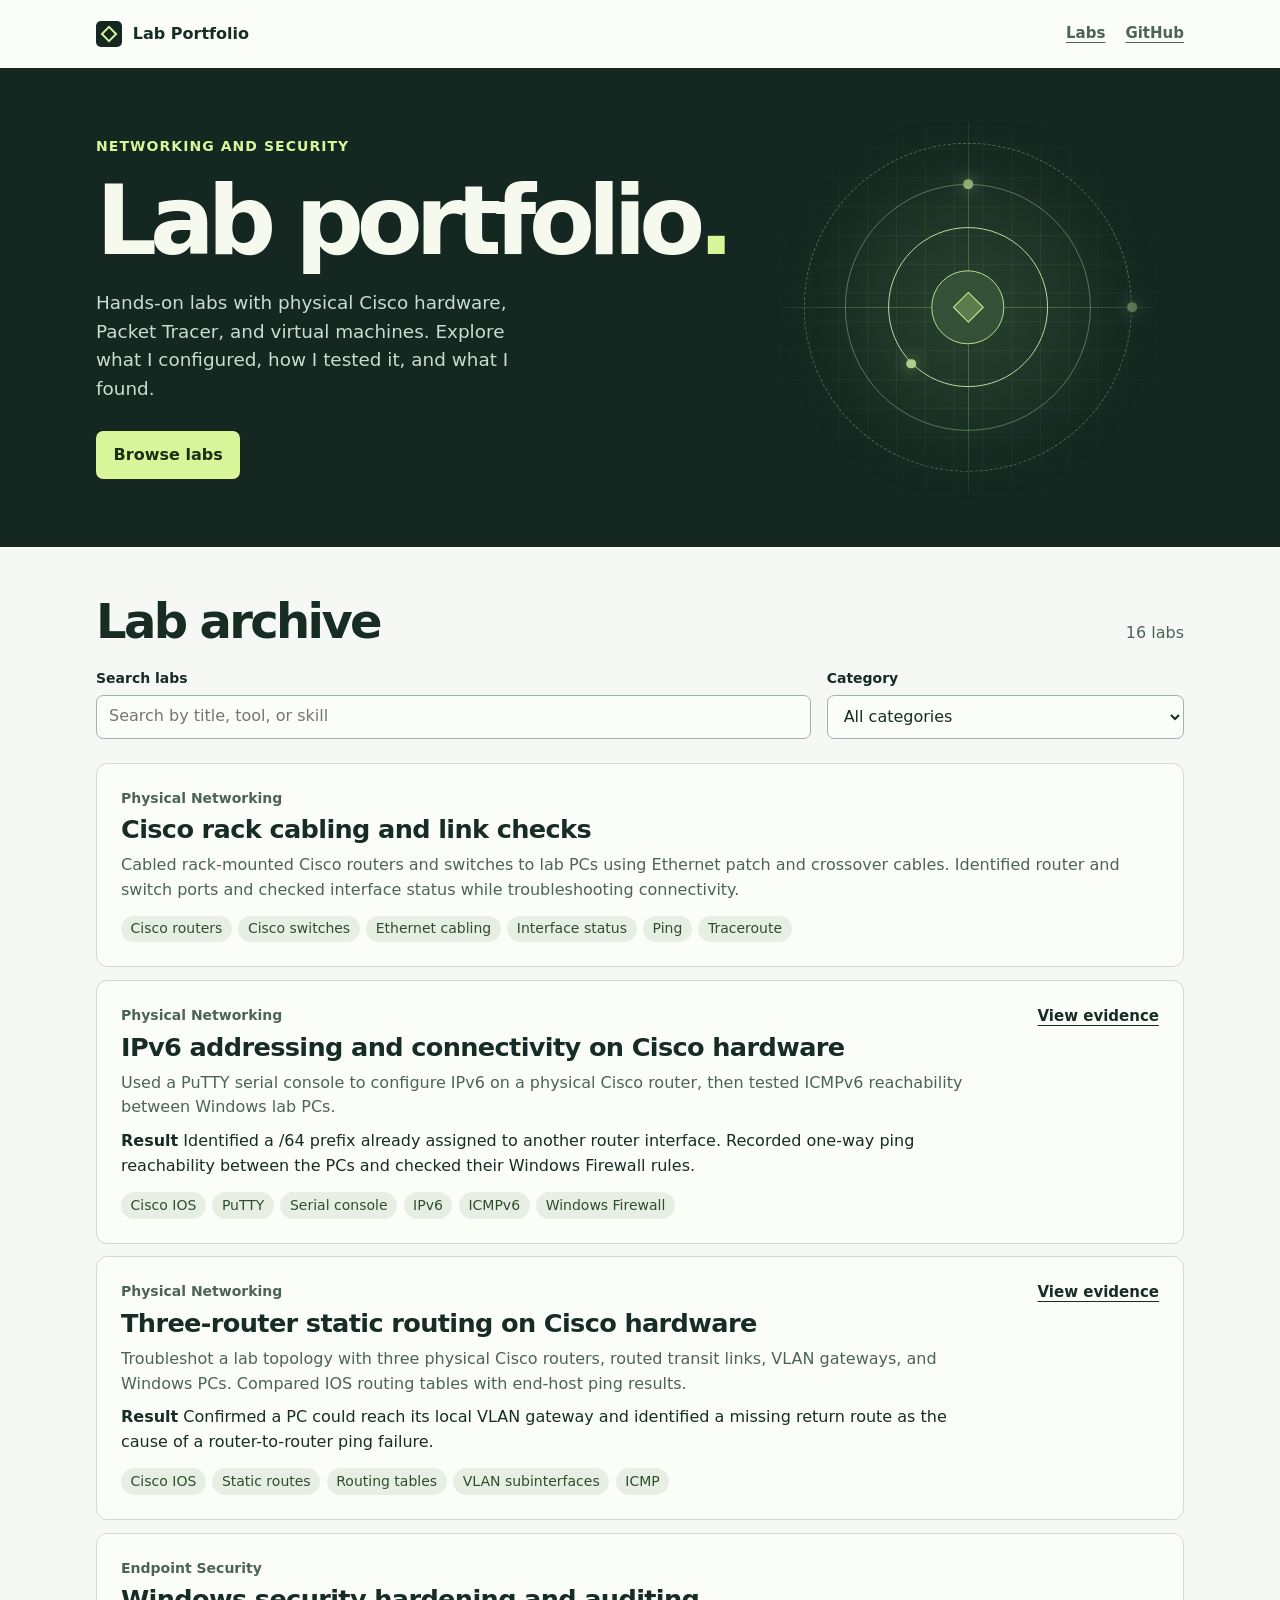
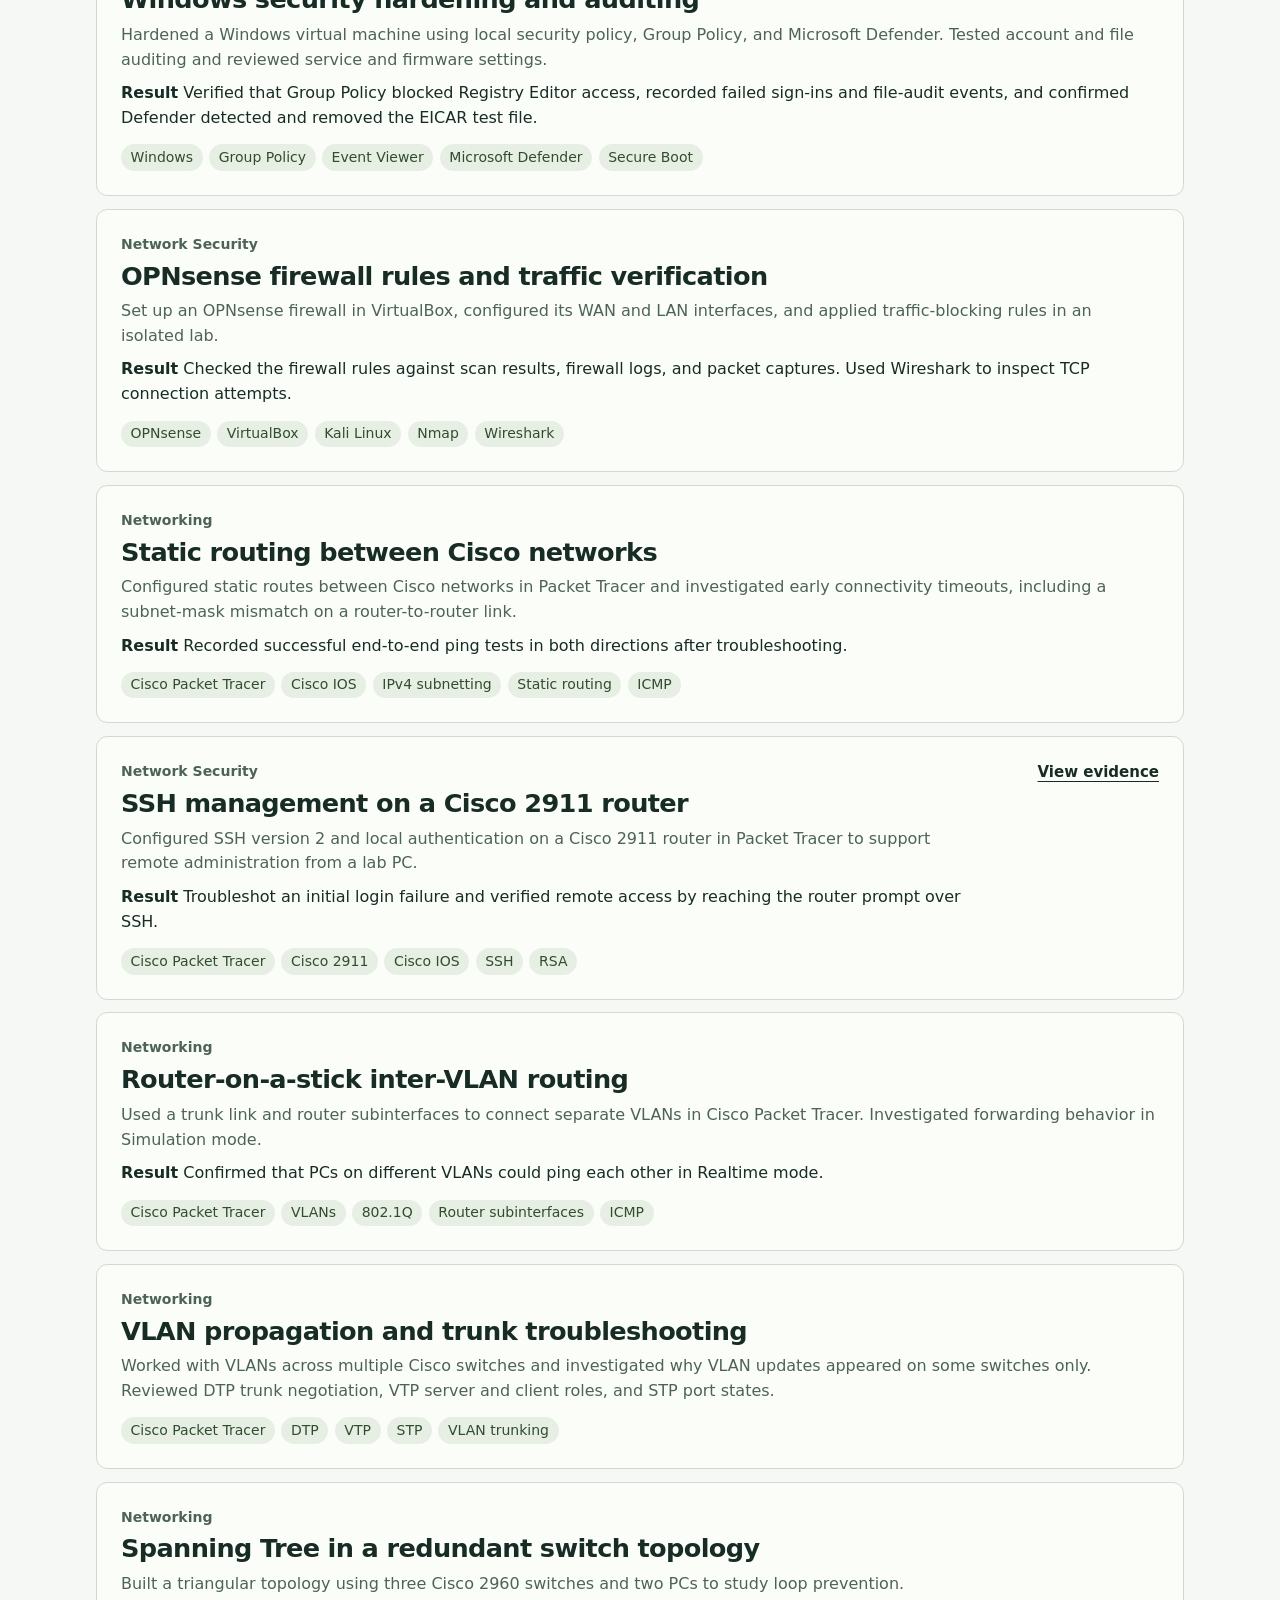
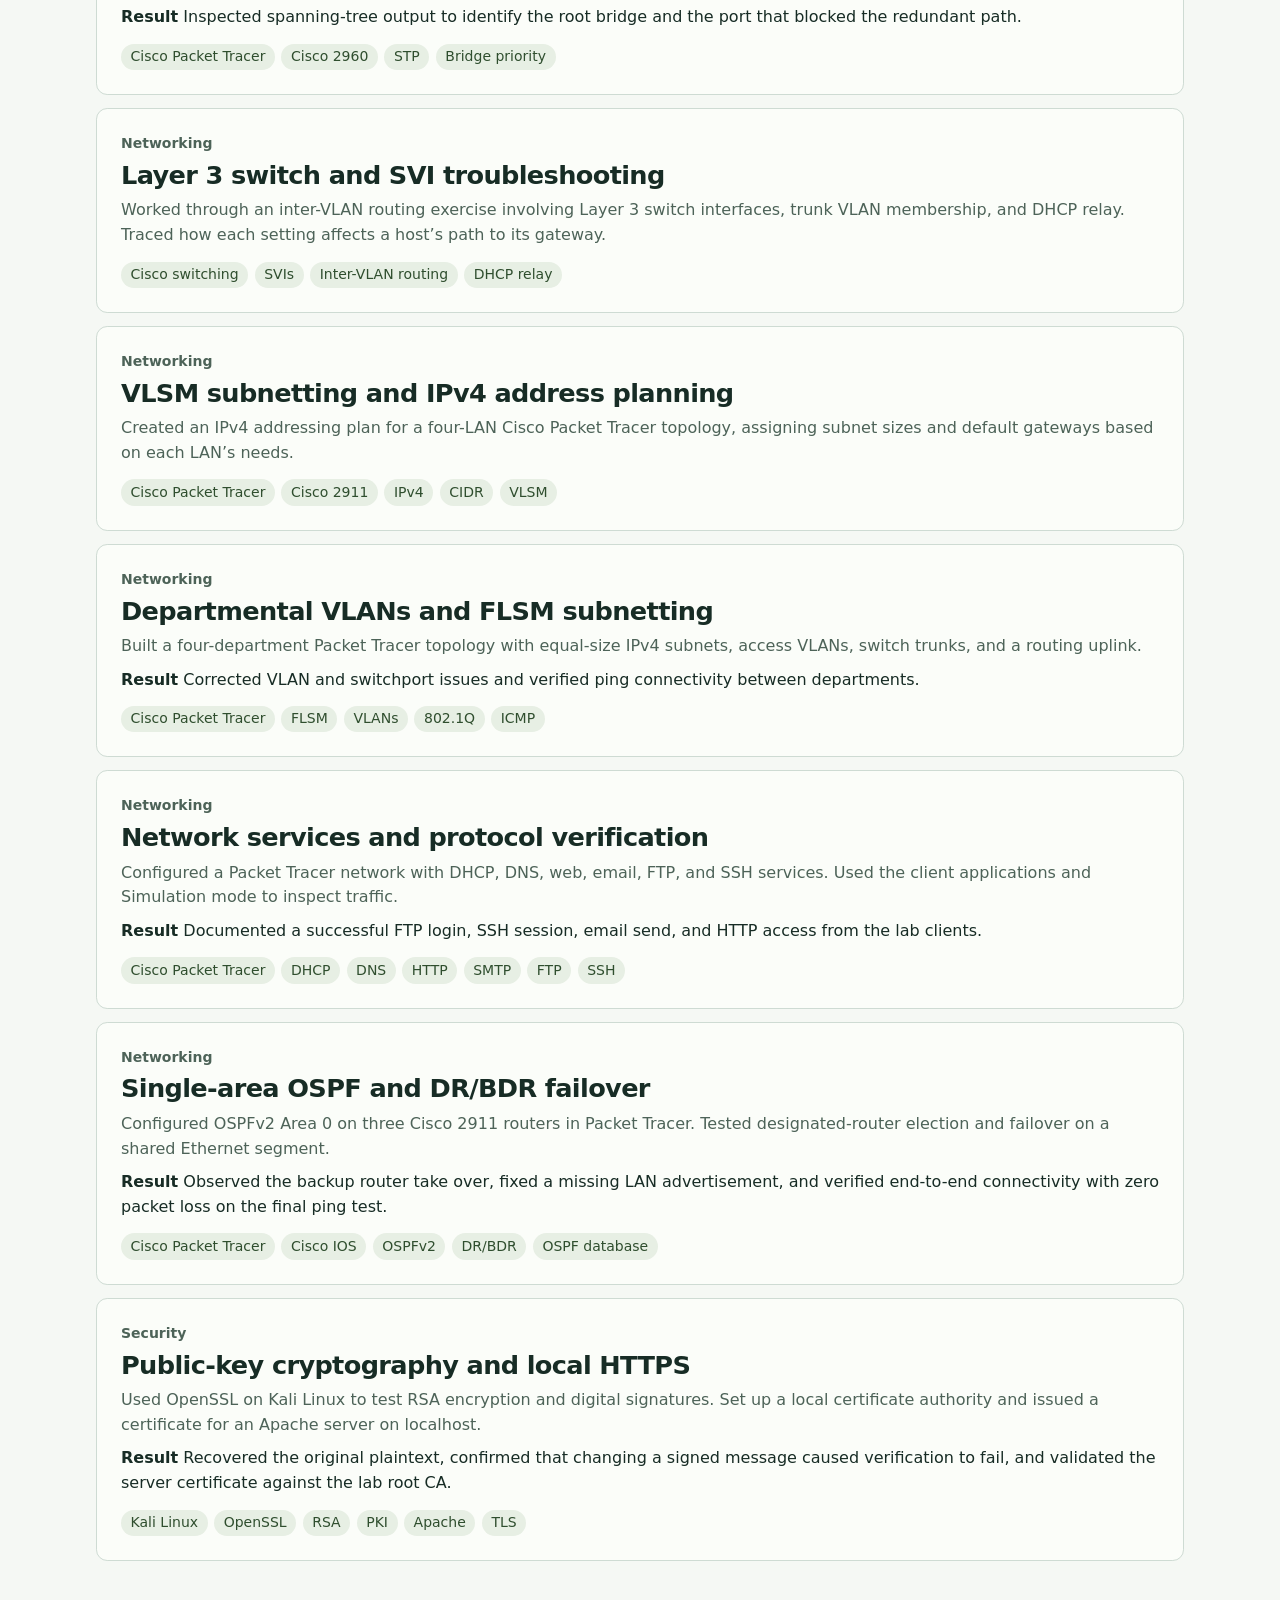
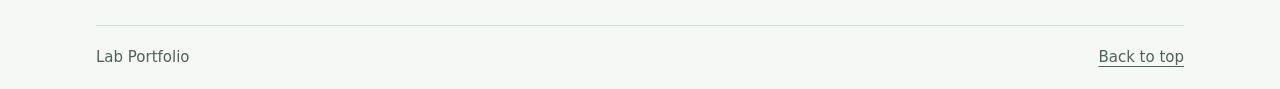
==== index.html @ 3693e471 "Publish networking and security lab portfolio" ====
<!doctype html>
<html lang="en">
<head>
  <meta charset="utf-8">
  <meta name="viewport" content="width=device-width, initial-scale=1">
  <meta name="description" content="Hands-on labs with write-ups, tools, and results.">
  <meta name="theme-color" content="#142721">
  <title>Lab Portfolio</title>
  <link rel="stylesheet" href="style.css">
  <script src="portfolio.js" defer></script>
  <script src="site.js" defer></script>
</head>
<body>
  <a class="skip" href="#main">Skip to content</a>
  <header class="header">
    <div class="wrap header-inner">
      <a class="wordmark" href="./index.html"><span class="mark" aria-hidden="true"></span><span id="owner">Lab Portfolio</span></a>
      <nav aria-label="Main navigation">
        <a href="#labs">Labs</a>
        <a id="github" hidden>GitHub</a>
        <a id="linkedin" hidden>LinkedIn</a>
      </nav>
    </div>
  </header>
  <main id="main">
    <section class="hero" aria-labelledby="title">
      <div class="wrap hero-inner">
        <div class="hero-copy">
          <p class="focus" id="focus" hidden></p>
          <h1 id="title">Lab portfolio<span>.</span></h1>
          <p id="intro">Hands-on labs with write-ups, tools, and results.</p>
          <a class="primary" href="#labs">Browse labs</a>
        </div>
        <div class="hero-art" aria-hidden="true">
          <div class="orbit orbit-outer"></div>
          <div class="orbit orbit-middle"></div>
          <div class="orbit orbit-inner"></div>
          <div class="axis axis-horizontal"></div>
          <div class="axis axis-vertical"></div>
          <i class="point point-top"></i><i class="point point-right"></i><i class="point point-bottom"></i>
          <div class="core"><i></i></div>
        </div>
      </div>
    </section>
    <section id="labs" class="wrap archive" aria-labelledby="archive-title">
      <div class="section-head">
        <h2 id="archive-title">Lab archive</h2>
        <p id="count" aria-live="polite" hidden></p>
      </div>
      <div class="filters" id="filters" hidden>
        <div class="control">
          <label for="search">Search labs</label>
          <input type="search" id="search" placeholder="Search by title, tool, or skill">
        </div>
        <div class="control">
          <label for="category">Category</label>
          <select id="category"><option value="">All categories</option></select>
        </div>
      </div>
      <p class="empty" id="empty">Lab write-ups will appear here as they’re published.</p>
      <div id="lab-list"></div>
      <template id="lab-template">
        <article class="lab">
          <div>
            <div class="lab-meta"><span class="lab-category"></span><time hidden></time></div>
            <h3></h3>
            <p class="summary"></p>
            <p class="outcome" hidden><strong>Result</strong> <span></span></p>
            <ul class="tools" aria-label="Tools and skills" hidden></ul>
          </div>
          <div class="lab-links">
            <a class="writeup" hidden>Read write-up</a>
            <a class="evidence" hidden>View evidence</a>
          </div>
        </article>
      </template>
    </section>
  </main>
  <footer class="wrap footer">
    <span id="footer-owner">Lab Portfolio</span>
    <a href="#main">Back to top</a>
  </footer>
</body>
</html>
---- style.css ----
:root {
  color-scheme: light;
  --ink: #172c25;
  --muted: #4d6358;
  --line: #cedbd3;
  --paper: #f5f8f4;
  --pine: #142721;
  --lime: #d8f599;
  font: 100%/1.55 "Segoe UI", system-ui, sans-serif;
}

* { box-sizing: border-box; }
[hidden] { display: none !important; }
body { margin: 0; background: var(--paper); color: var(--ink); }
a { color: inherit; text-underline-offset: .25em; }
a:hover { text-decoration-thickness: 2px; }
:focus-visible { outline: 2px solid #527627; outline-offset: 4px; }
.hero :focus-visible { outline-color: var(--lime); }
.wrap { width: min(100% - 3rem, 68rem); margin-inline: auto; }
.skip { position: fixed; z-index: 2; top: .75rem; left: .75rem; padding: .65rem 1rem; background: white; transform: translateY(-200%); }
.skip:focus { transform: none; }

.header { background: #fbfdf9; }
.header-inner, .footer { display: flex; align-items: center; justify-content: space-between; gap: 1rem; }
.header-inner { min-height: 4.25rem; padding-block: .75rem; }
.wordmark { display: inline-flex; align-items: center; gap: .7rem; font-weight: 700; text-decoration: none; }
.mark { width: 1.6rem; height: 1.6rem; display: grid; place-items: center; flex: none; border-radius: 5px; background: var(--pine); }
.mark::before { content: ""; width: .5rem; height: .5rem; border: 2px solid var(--lime); transform: rotate(45deg); }
nav { display: flex; align-items: center; flex-wrap: wrap; gap: .5rem 1.25rem; }
nav a, .footer { color: var(--muted); font-size: .9375rem; }
nav a { font-weight: 650; }

.hero { overflow: hidden; color: #f5f9ee; background: var(--pine); }
.hero-inner { position: relative; display: grid; grid-template-columns: minmax(0, 1fr) minmax(0, 27rem); align-items: center; min-height: 26rem; }
.hero-copy { position: relative; z-index: 1; padding-block: 4.25rem; }
.focus { margin: 0 0 .75rem; color: var(--lime); font-size: .875rem; font-weight: 650; letter-spacing: .075em; text-transform: uppercase; }
h1, h2, h3 { line-height: 1.08; margin: 0; overflow-wrap: anywhere; }
h1 { font-size: clamp(3.25rem, 7.5vw, 6.5rem); letter-spacing: -.075em; font-weight: 760; }
h1 span { color: var(--lime); }
#intro { margin: 1rem 0 1.75rem; max-width: 38ch; font-size: 1.15rem; color: #ccdbd0; }
.primary { display: inline-block; background: var(--lime); color: #1b2e16; border-radius: .45rem; padding: .7rem 1.1rem; font-weight: 750; text-decoration: none; }
.primary:hover { background: #e8fcc0; }
.hero-art { position: relative; width: 100%; aspect-ratio: 1; background-image: linear-gradient(#88ae8819 1px, transparent 1px), linear-gradient(90deg, #88ae8819 1px, transparent 1px), radial-gradient(circle, #52764655, transparent 64%); background-size: 1.8rem 1.8rem, 1.8rem 1.8rem, cover; mask-image: radial-gradient(circle, black 32%, transparent 73%); }
.orbit, .core { position: absolute; inset: 50% auto auto 50%; translate: -50% -50%; border-radius: 50%; aspect-ratio: 1; }
.orbit-outer { width: 76%; border: 1px dashed #93bf8a; }
.orbit-middle { width: 57%; border: 1px solid #9ac88f99; }
.orbit-inner { width: 37%; border: 1px solid #b5db9f; }
.axis, .point { position: absolute; background: #afce8a; }
.axis-horizontal { top: 50%; left: 7%; width: 86%; height: 1px; opacity: .3; }
.axis-vertical { top: 7%; left: 50%; height: 86%; width: 1px; opacity: .3; }
.point { width: .6rem; height: .6rem; border-radius: 50%; translate: -50% -50%; box-shadow: 0 0 1rem #cbee90aa; }
.point-top { left: 50%; top: 21.5%; }
.point-right { left: 88%; top: 50%; }
.point-bottom { left: 36.9%; top: 63.1%; }
.core { width: 17%; display: grid; place-items: center; border: 1px solid #b8db89; background: #345138; }
.core i { width: 31%; aspect-ratio: 1; rotate: 45deg; border: 1px solid var(--lime); background: #a3cc705c; }

.archive { padding-block: 3.1rem 4rem; scroll-margin-top: 1rem; }
.section-head { display: flex; flex-wrap: wrap; align-items: baseline; justify-content: space-between; gap: .75rem; margin-bottom: 1.25rem; }
h2 { font-size: clamp(2rem, 5vw, 3rem); letter-spacing: -.055em; }
#count { color: var(--muted); margin: 0; }
.empty { margin: 0; padding: 1.8rem; border: 1px dashed #a9bdb0; border-radius: .7rem; color: var(--muted); }
.filters { display: grid; grid-template-columns: minmax(0, 2fr) minmax(0, 1fr); align-items: end; gap: 1rem; margin-bottom: 1.5rem; }
.control { display: grid; gap: .3rem; }
.filters:has(> [hidden]) { grid-template-columns: 1fr; }
label { font-size: .875rem; font-weight: 700; }
input, select { width: 100%; min-height: 2.75rem; padding: .45rem .75rem; color: var(--ink); background: #fbfdf9; border: 1px solid #9fb3a6; border-radius: .45rem; font: inherit; }
#lab-list { display: grid; gap: .8rem; }
.lab { display: grid; grid-template-columns: minmax(0, 1fr) minmax(9rem, max-content); align-items: start; gap: 1rem 2rem; padding: 1.5rem; border: 1px solid var(--line); border-radius: .7rem; background: #fbfdf9; }
.lab-meta { display: flex; flex-wrap: wrap; align-items: center; gap: .45rem .9rem; margin-bottom: .45rem; color: var(--muted); font-size: .875rem; }
.lab-category { font-weight: 700; }
h3 { font-size: 1.6rem; letter-spacing: -.025em; }
.summary, .outcome { margin: .55rem 0 0; overflow-wrap: anywhere; }
.summary { color: var(--muted); }
.tools { display: flex; flex-wrap: wrap; gap: .4rem; padding: 0; margin: .85rem 0 0; list-style: none; }
.tools li { padding: .15rem .6rem; border-radius: 1rem; color: #2f4e2e; background: #e7efe4; font-size: .875rem; }
.lab-links { display: flex; align-items: flex-end; flex-direction: column; gap: .5rem; font-size: .9375rem; font-weight: 700; }
.lab-links:has(> [hidden] + [hidden]) { display: none; }
.lab:has(.lab-links > [hidden] + [hidden]) { grid-template-columns: 1fr; }
.footer { min-height: 4rem; padding-block: .85rem; border-top: 1px solid var(--line); }

@media (max-width: 50rem) {
  .hero-inner { grid-template-columns: 1fr 40%; min-height: 21rem; }
  h1 { font-size: clamp(3.25rem, 8.5vw, 5.25rem); }
}
@media (max-width: 38rem) {
  .wrap { width: calc(100% - 2rem); }
  .hero-inner { grid-template-columns: 1fr; min-height: 0; }
  .hero-copy { padding-block: 3rem; }
  .hero-art { position: absolute; width: 17rem; right: -7rem; bottom: -5rem; opacity: .4; }
  .archive { padding-block: 2rem 2.75rem; }
  .filters, .lab { grid-template-columns: 1fr; }
  .lab { padding: 1.15rem; }
  .lab-links { align-items: flex-start; flex-direction: row; flex-wrap: wrap; gap: .4rem 1rem; }
}
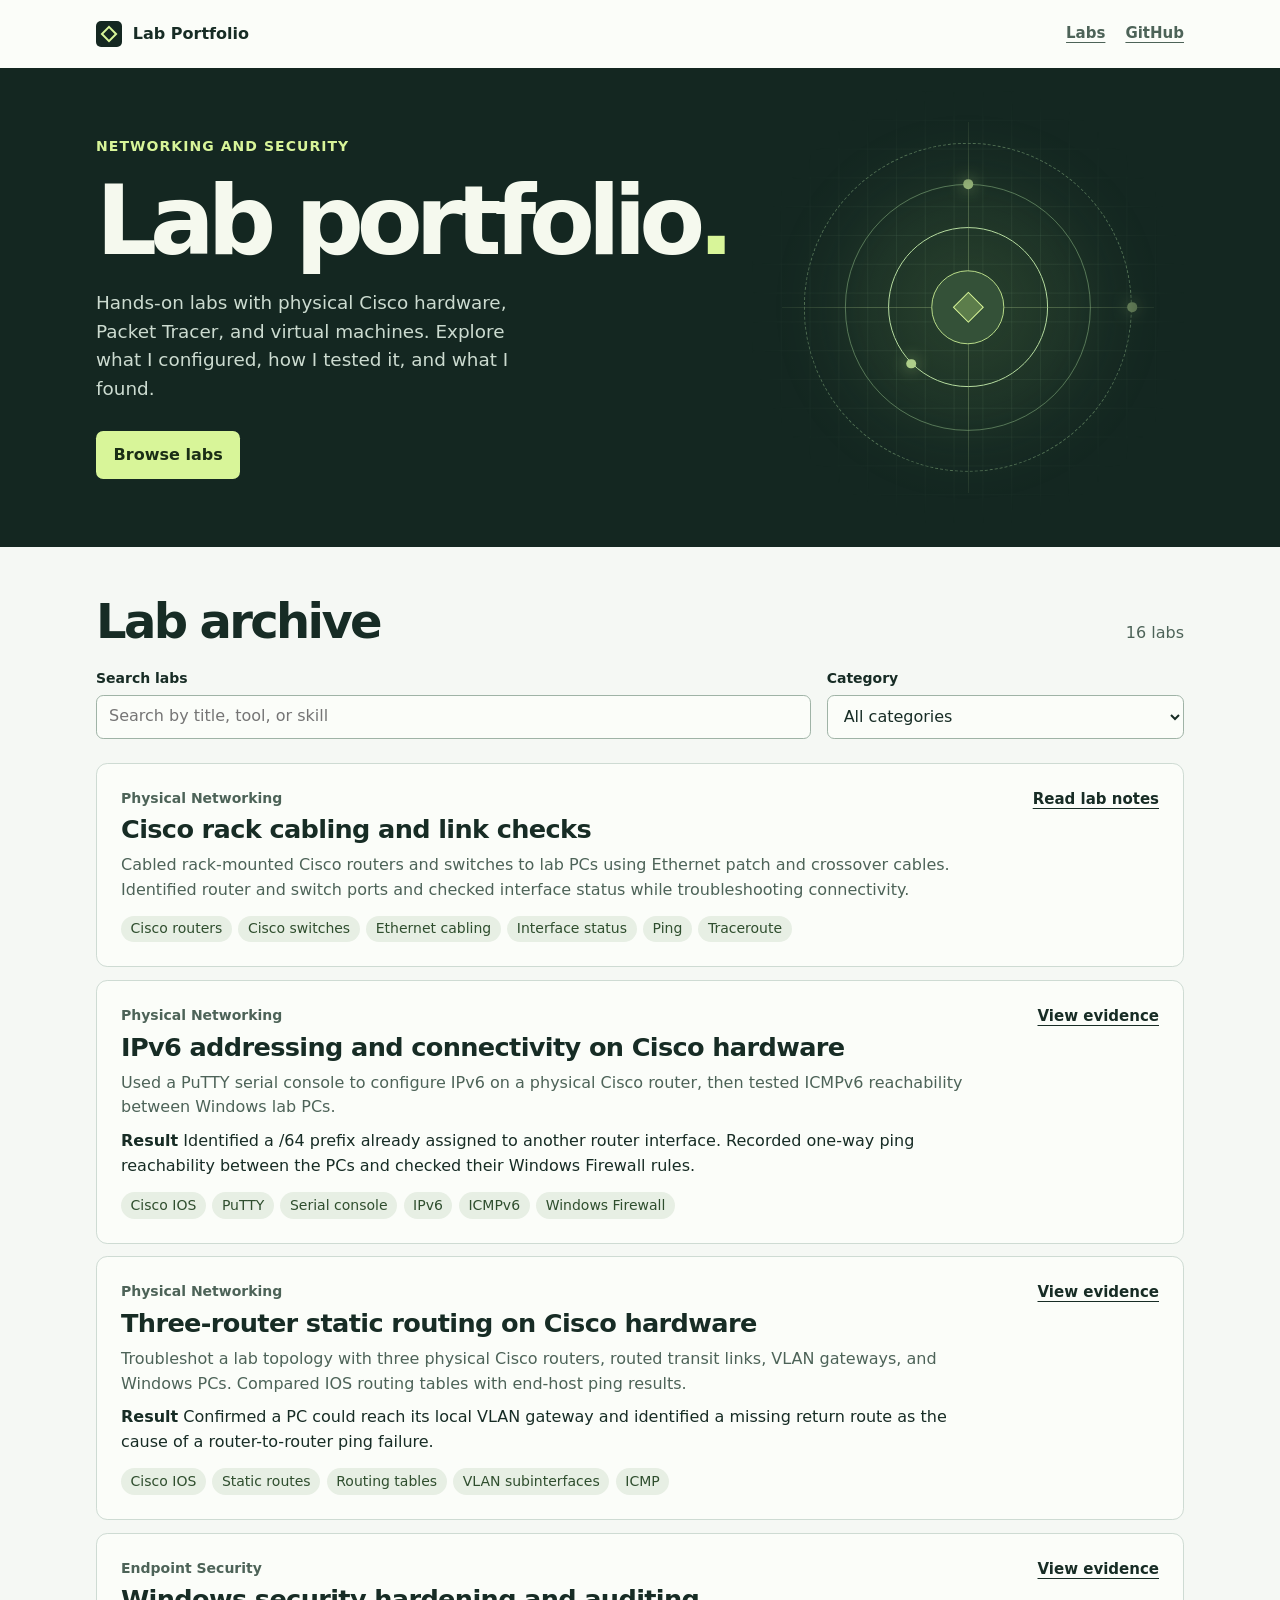
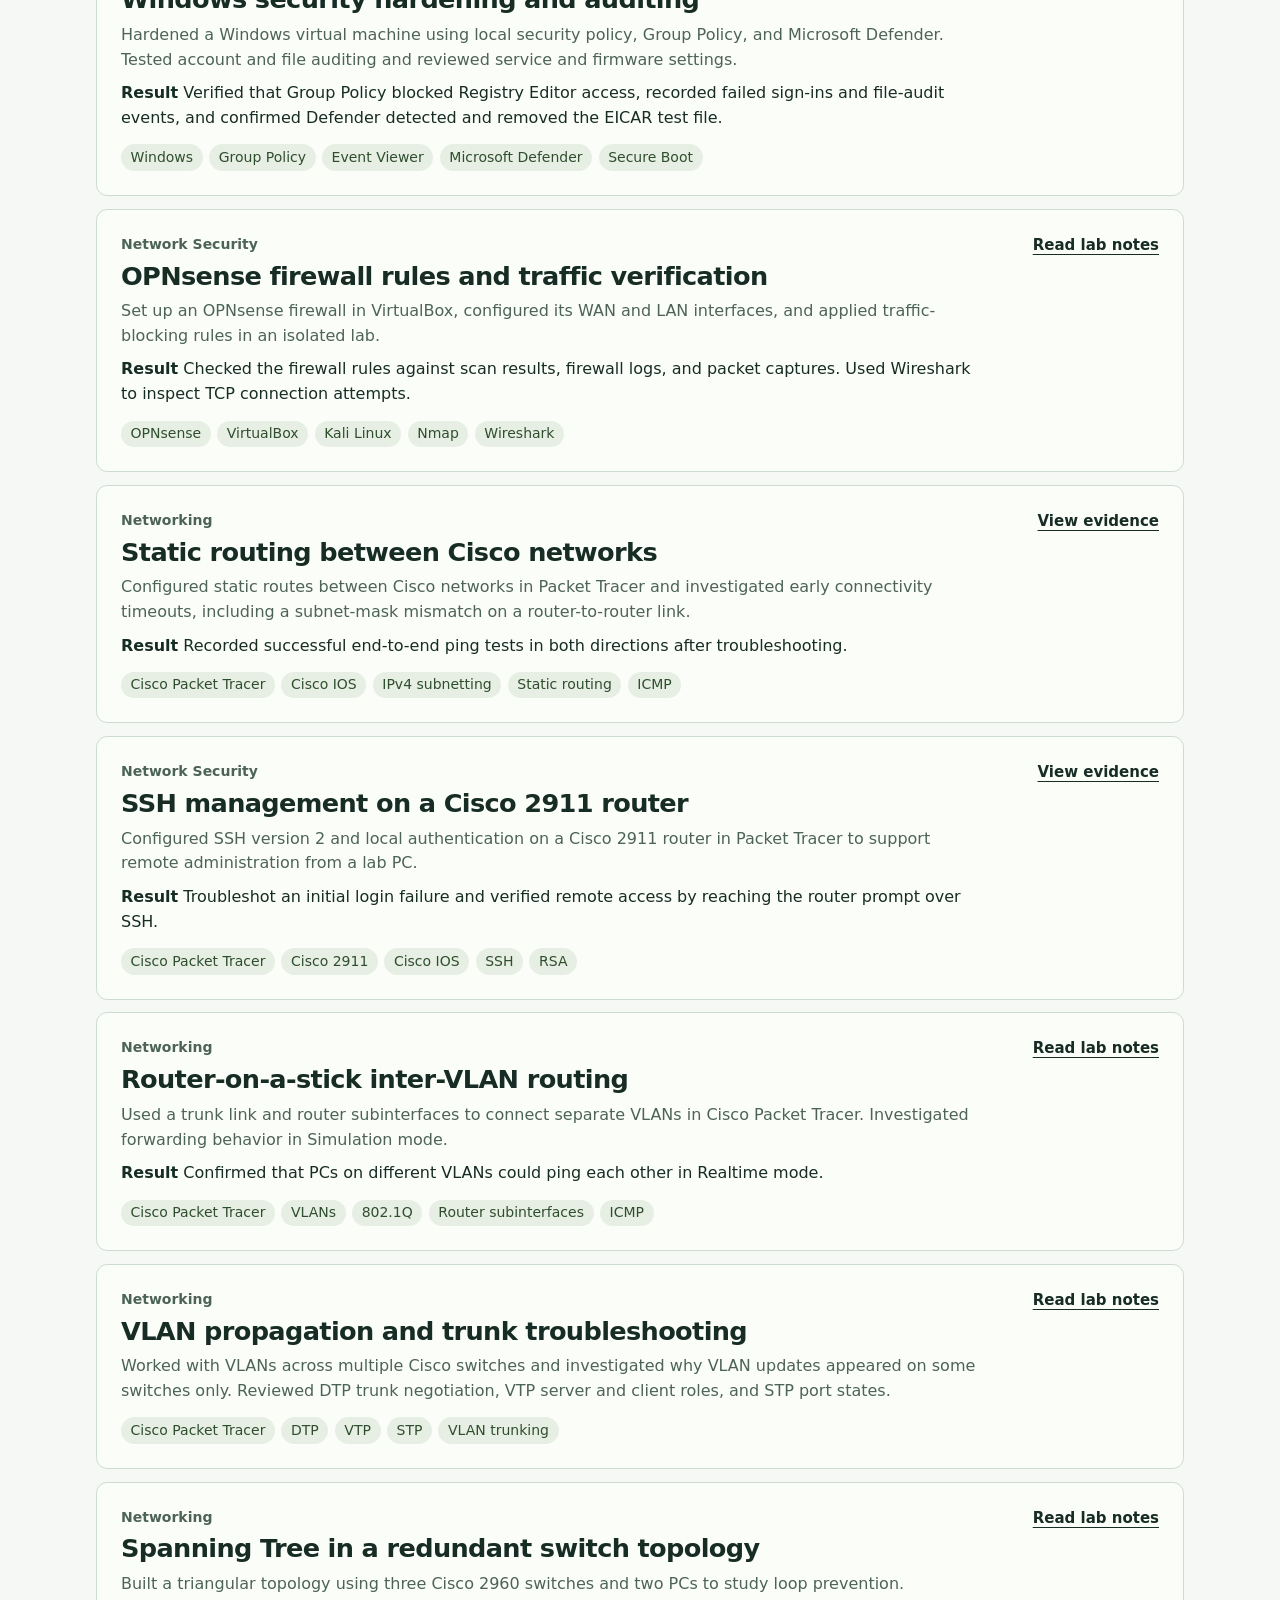
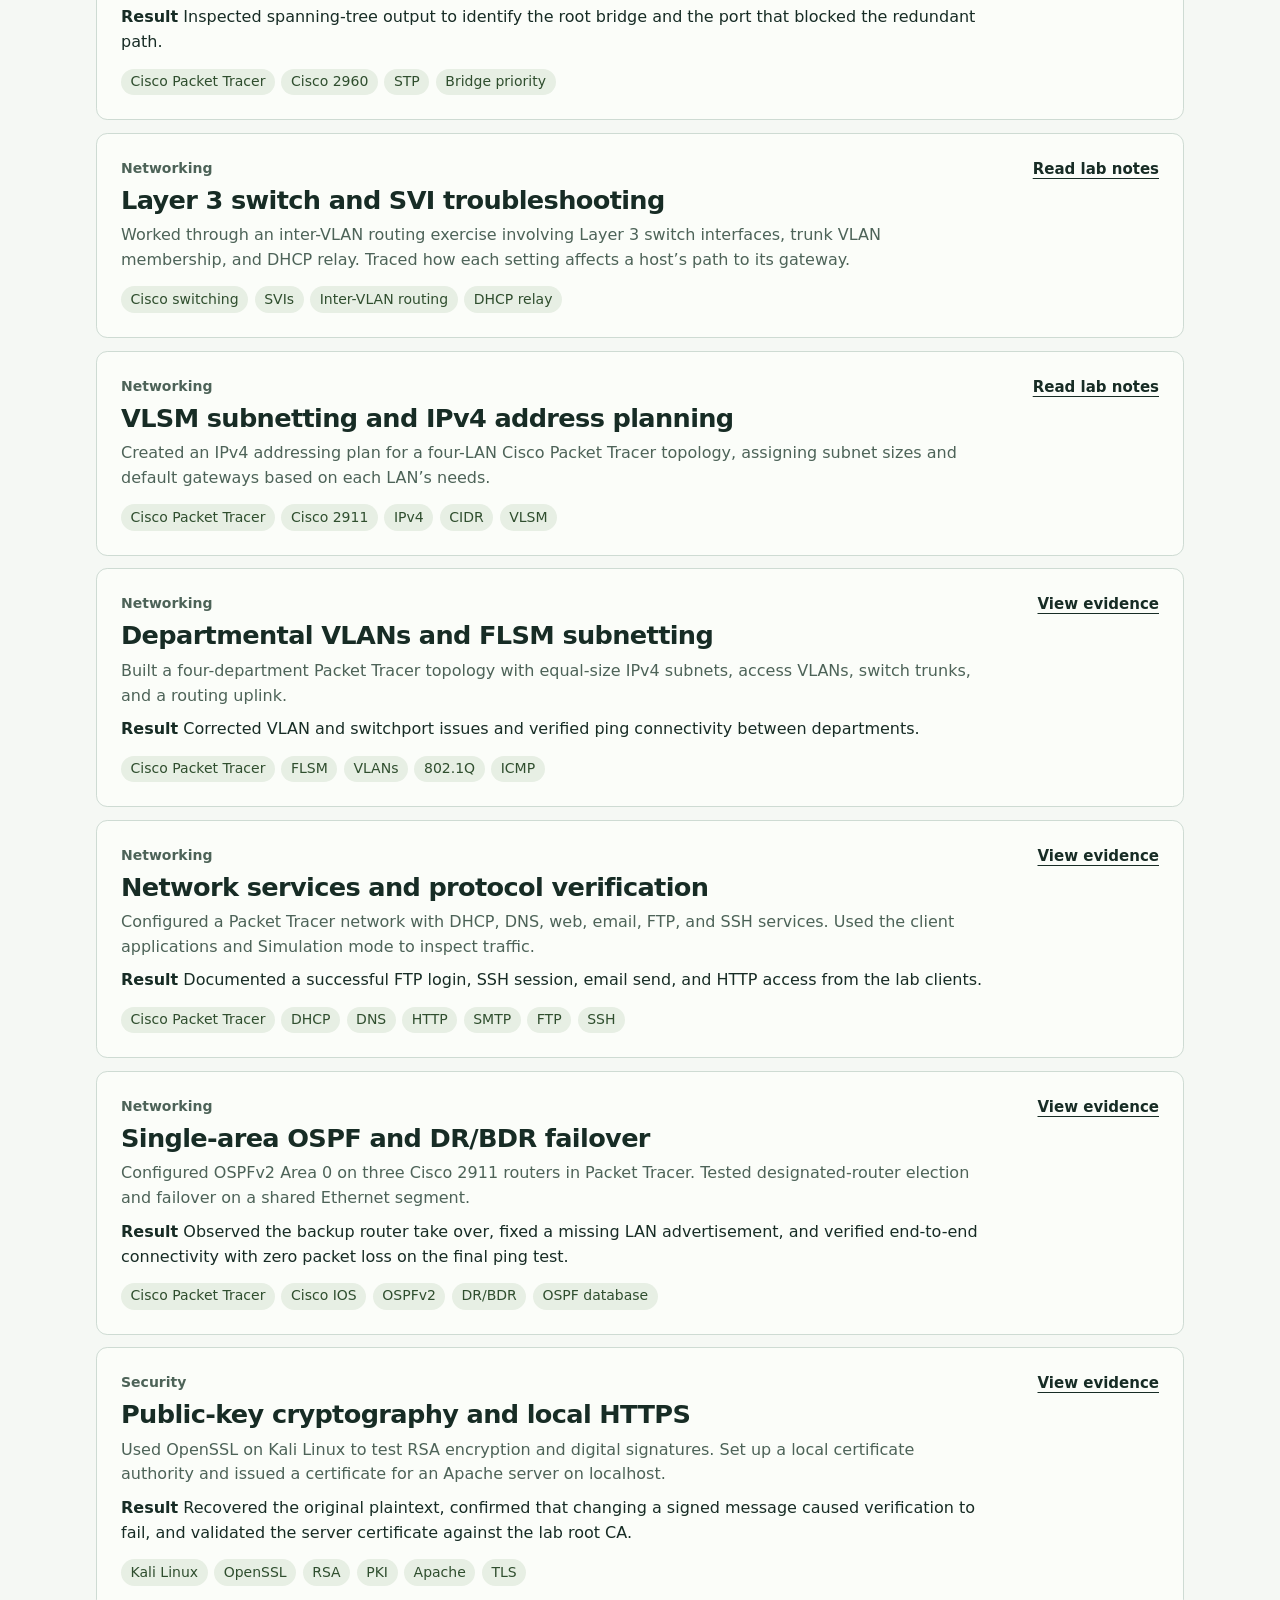
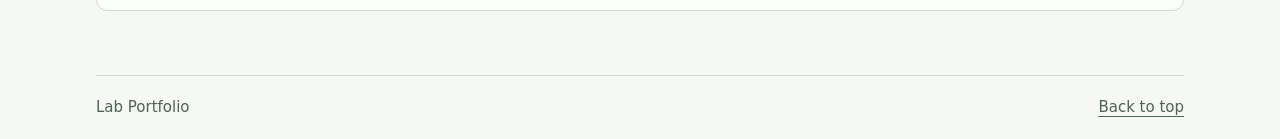
==== commit 85672cf8: "Add lab reports and supporting evidence" ====
--- a/index.html
+++ b/index.html
@@ -8,6 +8,7 @@
   <title>Lab Portfolio</title>
   <link rel="stylesheet" href="style.css">
   <script src="portfolio.js" defer></script>
+  <script src="lab-evidence-data.js" defer></script>
   <script src="site.js" defer></script>
 </head>
 <body>
--- a/style.css
+++ b/style.css
@@ -79,6 +79,21 @@
 .lab:has(.lab-links > [hidden] + [hidden]) { grid-template-columns: 1fr; }
 .footer { min-height: 4rem; padding-block: .85rem; border-top: 1px solid var(--line); }
 
+.evidence-report { padding-block: clamp(2rem, 5vw, 4rem); }
+.report-category { margin: 0 0 .55rem; color: var(--muted); font-weight: 700; }
+.evidence-report h1 { max-width: 23ch; font-size: clamp(2.2rem, 5vw, 4.1rem); letter-spacing: -.055em; }
+.evidence-report h2 { font-size: 1.5rem; letter-spacing: -.025em; }
+.evidence-report p { max-width: 74ch; }
+#report-summary { color: var(--muted); font-size: 1.125rem; }
+#report-notes > section, #report-evidence { margin-block-start: 1.75rem; }
+#report-notes p { margin-block: .55rem 0; }
+.evidence-grid { display: grid; grid-template-columns: repeat(auto-fit, minmax(min(100%, 19rem), 1fr)); gap: 1rem; margin-block-start: .9rem; }
+.evidence-grid figure { margin: 0; overflow: hidden; border: 1px solid var(--line); border-radius: .55rem; background: #fbfdf9; }
+.evidence-grid a { display: grid; place-items: center; min-height: 10rem; height: 14rem; padding: .5rem; background: #eaf0eb; }
+.evidence-grid a:focus-visible { outline-offset: -4px; }
+.evidence-grid img { max-height: 100%; max-width: 100%; min-height: 0; width: auto; height: auto; }
+.evidence-grid figcaption { padding: .75rem; color: var(--muted); }
+
 @media (max-width: 50rem) {
   .hero-inner { grid-template-columns: 1fr 40%; min-height: 21rem; }
   h1 { font-size: clamp(3.25rem, 8.5vw, 5.25rem); }
